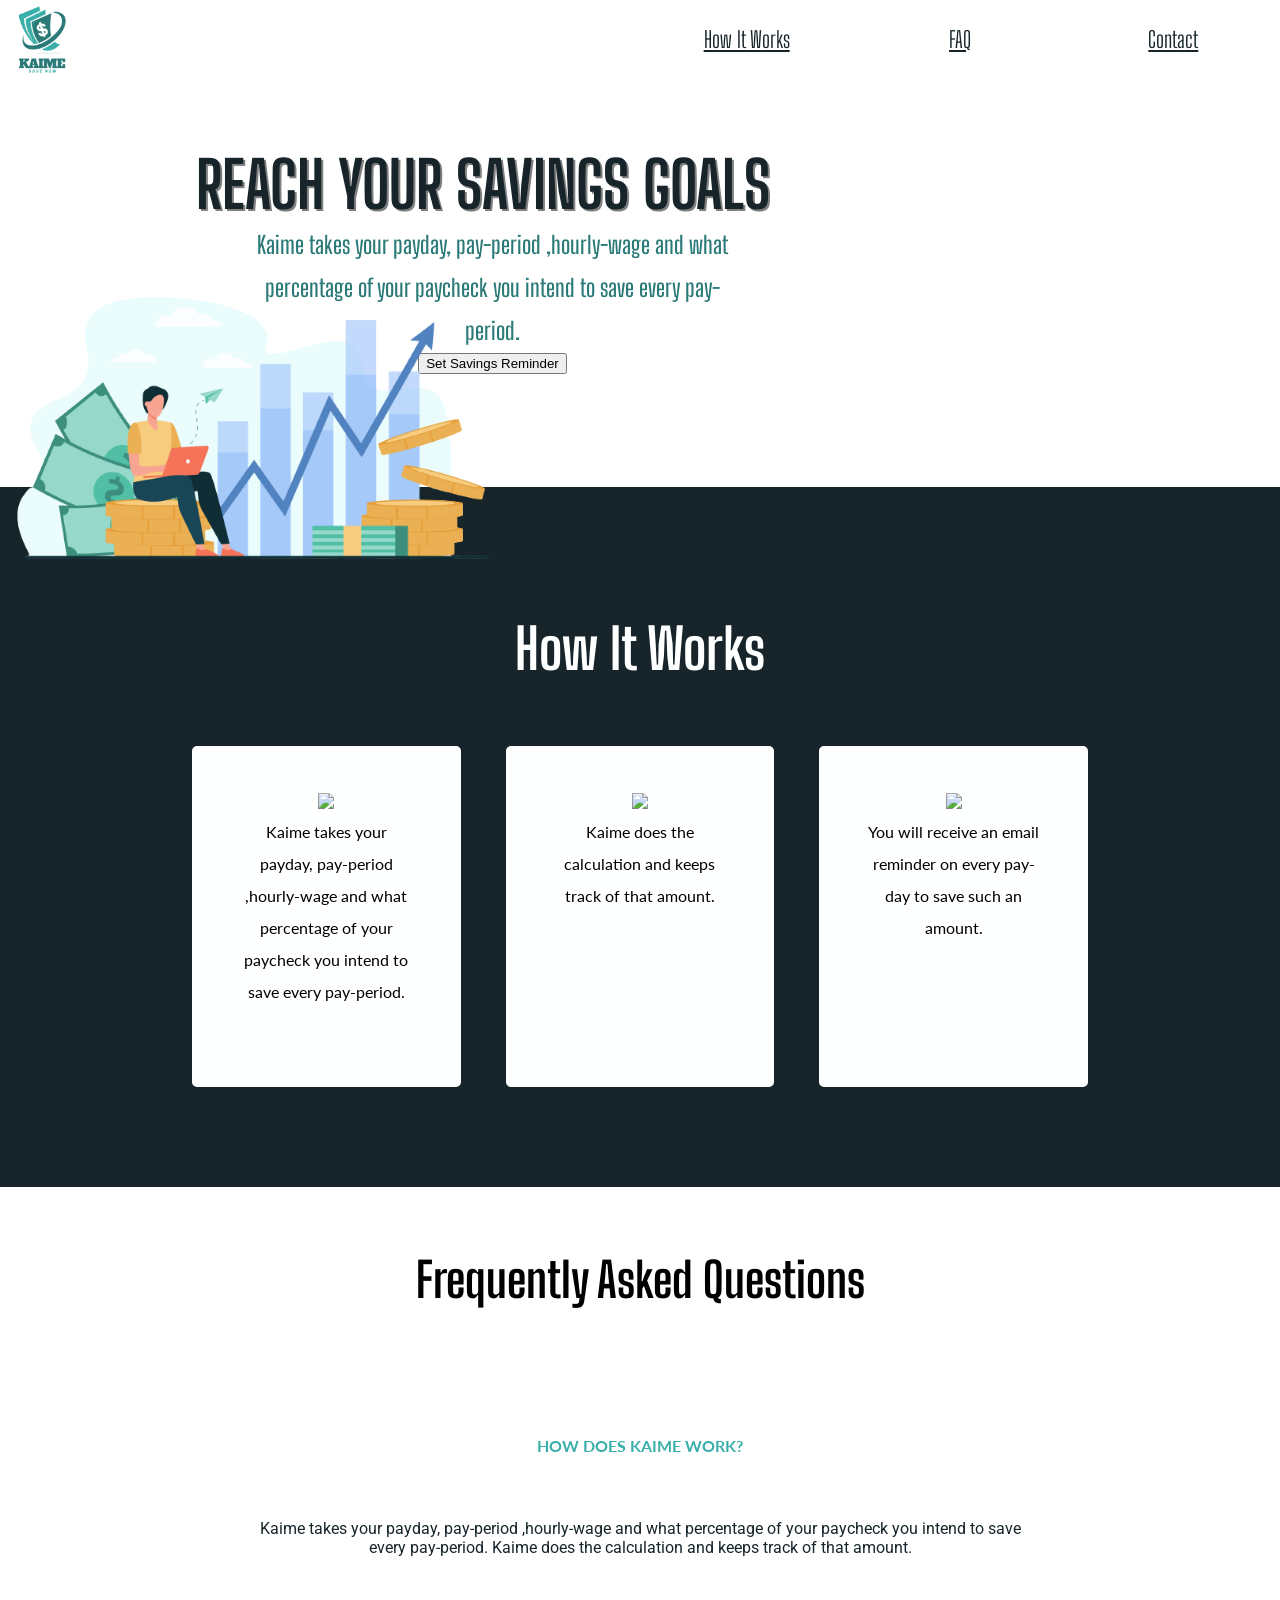
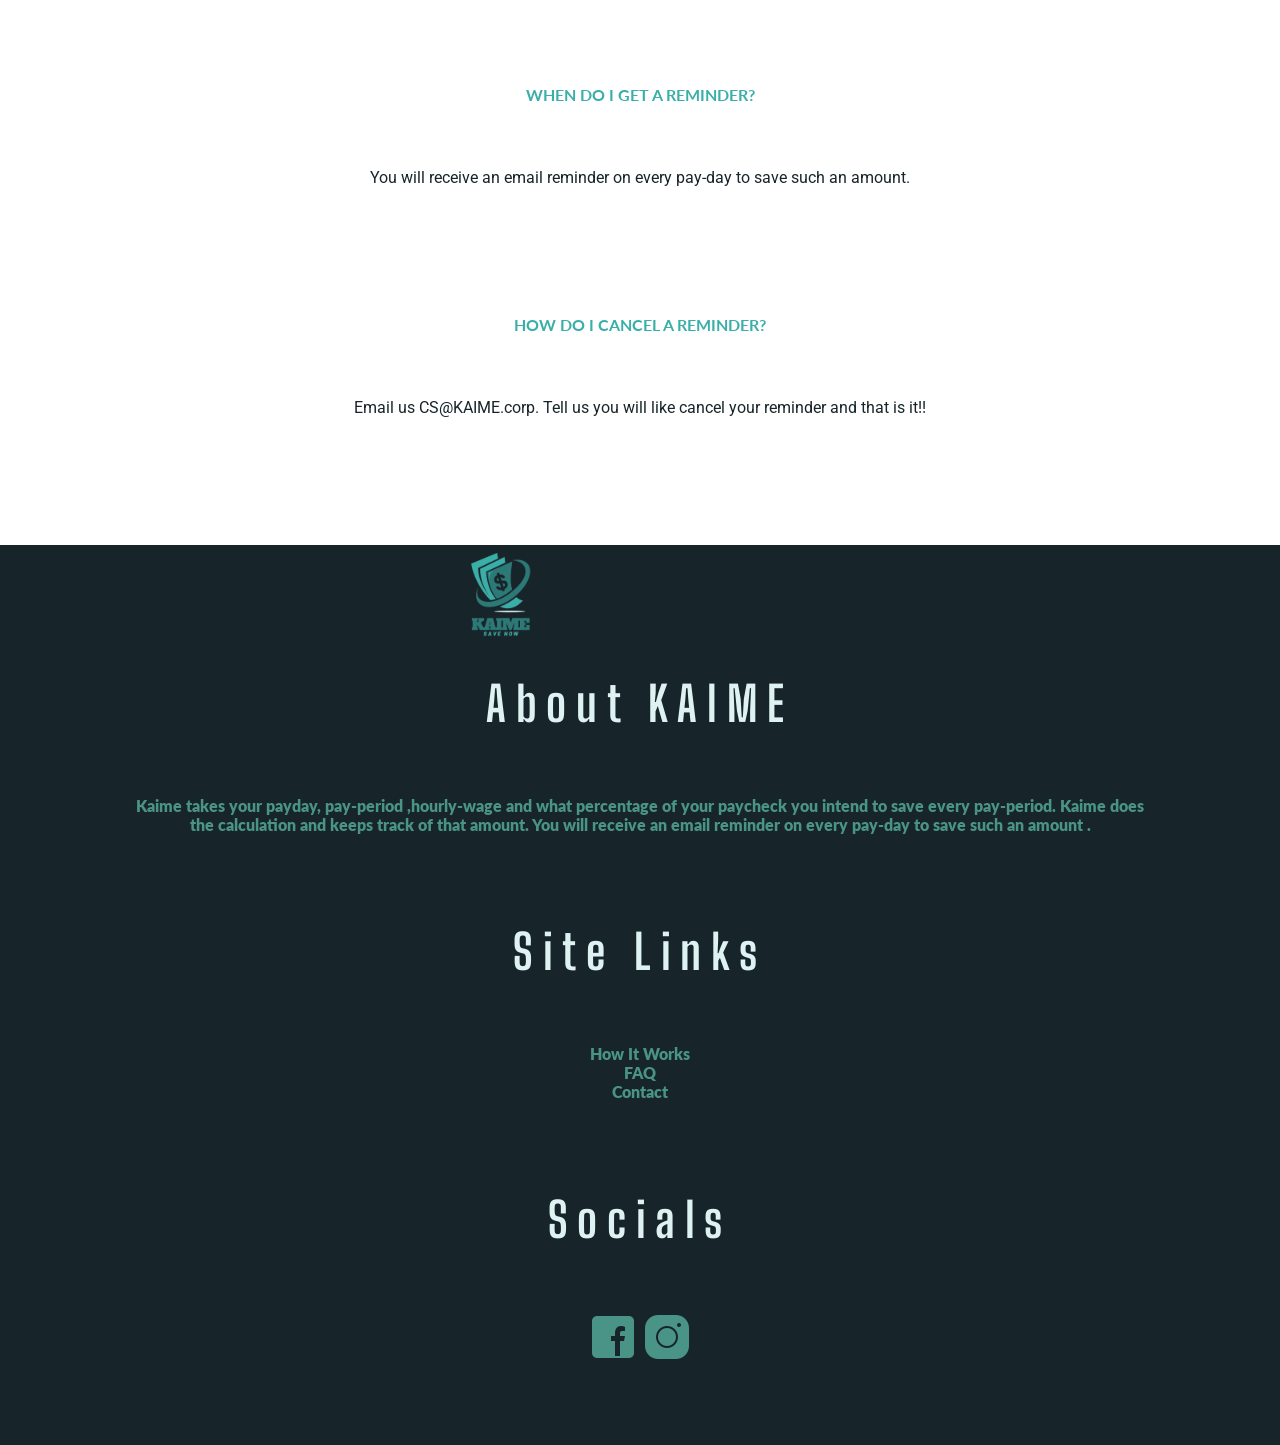
==== templates/index.html @ 6afad630 "fix styling issues" ====
<!DOCTYPE html>
<html lang="en">

<head>
    <meta charset="UTF-8">
    <meta http-equiv="X-UA-Compatible" content="IE=edge">
    <meta name="viewport" content="width=device-width, initial-scale=1.0">
    <title>KAIME</title>
    <link rel="icon" type="image/png" href="../static/images/logo.png"/>
    <link href="../static/styles/index.css" rel="stylesheet" />
    <link href="https://fonts.googleapis.com/icon?family=Material+Icons" rel="stylesheet">
    <link rel="stylesheet" href="https://cdnjs.cloudflare.com/ajax/libs/font-awesome/4.7.0/css/font-awesome.min.css">

</head>

<body>
    <nav class="navBar">
        <a class="navBar__logo"><img src="../static/images/logo.png" alt="" class="navBar__logo--image"></a>
        <ul class="menu">
            <li>
                <a href="" class=" menuItem">How It Works</a>
            </li>
            <li>
                <a href="" class="menuItem">FAQ</a>
            </li>
            <li>
                <a href="" class="menuItem">Contact</a>
            </li>
        </ul>
        <button class="hamburger">
            <!-- material icons https://material.io/resources/icons/ -->
            <img class="closeIcon" src="https://img.icons8.com/material-rounded/36/3aafa9/delete-sign.png"/>
            <img class="menuIcon" src="https://img.icons8.com/ios-glyphs/36/3aafa9/menu-rounded.png"/>
        </button>
    </nav>

    <section class="intro">
       
        <div class="intro__container">
            <h1 class="intro__header">SAVE NOW</h1>
            <p class="intro__subHeader">Reach your Saving Goals</p>
            <h1 class="intro__header--tablet">REACH YOUR SAVINGS GOALS</h1>
            <p class="intro__subHeader--tablet"> Kaime takes your payday, pay-period ,hourly-wage and what percentage of your paycheck you intend to save every pay-period.</p>
            <button class="button">
                Set Savings Reminder

            </button>
        

        </div>
        <img src="../static/images/home1.png" class="intro__image"></img>
    </section>
    <div class="modal">
        <div class="modal__content">
            <form class="modal__form" method="post">
                <h2 class="modal__form--header"> Reminder Form</h2>
                <span class="modal__close close">&times;</span>
                <label for="percent">Full Name</label>
                <input required class="modal__form--input" type="text" id="username" 
                    name=username value="">
                    <label for="percent">Email</label>
                <input required class="modal__form--input" type="email" id="email"  name=email
                    value="">
                <label for="percent">What percentage do you want to save?</label>
                <input required class="modal__form--input" type="number" id="percent"
                    name=percent value="">
                    <label for="percent">How much do you make an hour?</label>
                <input required class="modal__form--input" type="number" id="hourWage"
                    placeholder="  " name=hourWage value="">
                    <label for="percent">what day do you get paid? e.g, monday</label>
                <input required class="modal__form--input" type="text" id="payday"
                    placeholder="" name=payday value="">
                 
                    <label for="percent">What's your pay period? e.g, weekly or biweekly</label>
                <input class="modal__form--input" type="text" id="payperiod"
                    placeholder="" name=payperiod value="">
                <button class="modal__form--submit" type="submit">Submit</button>
            </form>
        </div>
    </div>
    <section class="how">
        <h2 class="how__header">How It Works</h2>
       <img class="how__picture" src="../static/images/home2.png">
        <div class="how__container">
            <div class="how__card">
                <img class="how__card--icon" src="https://img.icons8.com/ios/50/000000/1-circle.png" />
                <p class="how__instruction">Kaime takes your payday, pay-period ,hourly-wage and what percentage of your paycheck you intend to save every pay-period. </p>
            </div>
            <div class="how__card">
                <img class="how__card--icon" src="https://img.icons8.com/ios/50/000000/2-circle.png"
                    style="font: size 6px;" />
                <p class="how__instruction">Kaime does the calculation and keeps track of that amount.</p>
            </div>
            <img class="how__image"src="../static/images/calc.png">
            <div class="how__card">
                <img class="how__card--icon" src="https://img.icons8.com/ios/50/000000/3-circle.png" />
                <p class="how__instruction">You will receive an email reminder on every pay-day to save such an amount.</p>
    
            </div>
            
        </div>
    </section>
    <section class="faq">
        <h2 class="faq__header"> Frequently Asked Questions</h2>
        <div class="faq__container">
            <h4 class="faq__questions"> HOW DOES KAIME WORK?</h3>
                <p class="faq__answer">Kaime takes your payday, pay-period ,hourly-wage and what percentage of your paycheck you intend to save every pay-period. Kaime does the calculation and keeps track of that amount.  </p>
        </div>
        <div class="faq__container">
            <h4 class="faq__questions">WHEN DO I GET A REMINDER?</h3>
                <p class="faq__answer">You will receive an email reminder on every pay-day to save such an amount.</p>
        </div>
        <div class="faq__container">
            <h4 class="faq__questions">HOW DO I CANCEL A REMINDER?</h3>
                <p class="faq__answer">Email us CS@KAIME.corp. Tell us you will like cancel  your reminder and that is it!!</p>
        </div>






    </section>
    <section class="footer">
        <img class="footer__logo" src="../static/images/logo.png" alt="logo" >
        <div class="footer__container">
            <div class="footer__section">
                <h5 class="footer__header">About KAIME</h5>
                <p class="footer__about">
                    Kaime takes your payday, pay-period ,hourly-wage and what percentage of your paycheck you intend to save every pay-period. Kaime does the calculation and keeps track of that amount. You will receive an email reminder on every pay-day  to save such an amount .
                </p>
    
            </div>
            <div class="footer__section">
                <h5 class="footer__header">Site Links</h5>
                <a href="" class="footer__siteLink">How It Works</a>
                <a href="" class="footer__siteLink">FAQ </a>
                <a href="" class="footer__siteLink">Contact</a>
            </div>
            <div class="footer__section">
                <h5 class="footer__header">Socials</h5>
             <div class="footer__section--socials">
                <img src="../static/images/facebook.png"/>
                <img src="../static/images/instagram.png"/>
    
             </div>
    
            </div>

        </div>
      


    </section>
    <script src="../static/scripts/nav.js"></script>
    <script src="../static/scripts/reminderForm.js"></script>

</body>

</html>
---- static/styles/index.css ----
@import url("https://fonts.googleapis.com/css2?family=Big+Shoulders+Display:wght@300&family=Lato:wght@300&family=Roboto:ital,wght@1,300&display=swap");
* {
  margin: 0;
  scroll-behavior: smooth;
}

.navBar {
  display: flex;
  flex-direction: row;
  justify-content: space-between;
  width: 100%;
}
.navBar__logo {
  font-family: "Big Shoulders Display", cursive;
  font-size: 2em;
}
.navBar__logo--image {
  width: 80px;
  height: 80px;
}

@media screen and (min-width: 250px) and (max-width: 768px) {
  .intro {
    height: 400px;
  }
  .menuItem {
    display: block;
    margin: 2rem 4rem;
    font-size: 1.8rem;
    color: #17252A;
    text-decoration: none;
    font-family: "Big Shoulders Display";
    font-weight: 800;
  }
  .menuItem:hover {
    text-decoration: underline;
  }
  .hamburger {
    position: static;
    z-index: 100;
    top: 1rem;
    right: 1rem;
    padding: 4px;
    cursor: pointer;
    border: none;
    background: none;
  }
  .closeIcon {
    display: none;
  }
  .menu {
    position: fixed;
    transform: translateY(-100%);
    transition: transform 0.2s;
    top: 0;
    left: 0;
    right: 0;
    bottom: 5%;
    z-index: 99;
    background: #def2f1;
    height: 500px;
    color: #17252A;
    list-style: none;
  }
  .showMenu {
    transform: translateY(0);
  }
}
.modal {
  display: none;
  /* Hidden by default */
  position: fixed;
  /* Stay in place */
  z-index: 1;
  /* Sit on top */
  padding-top: 100px;
  /* Location of the box */
  left: 0;
  top: 0;
  width: 100%;
  /* Full width */
  height: 100%;
  /* Full height */
  overflow: auto;
  /* Enable scroll if needed */
  background-color: rgb(0, 0, 0);
  /* Fallback color */
  background-color: rgba(0, 0, 0, 0.4);
  /* Black w/ opacity */
  /* Modal Content */
  /* The Close Button */
}
.modal__content {
  background-color: #fefefe;
  margin: auto;
  padding: 5%;
  border: 1px solid #888;
  width: 80%;
}
.modal__form {
  display: flex;
  flex-direction: column;
  gap: 10%;
}
.modal__form--header {
  font-family: "Big Shoulders Display", cursive;
  font-size: 3.5em;
  color: #2B7A78;
}
.modal__form--submit {
  border: 2px solid #3aafa9;
  border-radius: 20px;
  color: white;
  background-color: #3aafa9;
  font-family: "Big Shoulders Display";
  font-size: 1.5em;
  font-weight: bolder;
  margin-top: 5%;
  align-self: center;
  width: 80%;
  padding: 1%;
  box-shadow: 2px 2px 2px 2px grey;
}
.modal input {
  margin-bottom: 5%;
  border: none;
  border-bottom: 2px solid #2B7A78;
}
.modal label {
  font-family: "Lato";
  font-size: 1em;
  color: #2B7A78;
  font-weight: bolder;
}
.modal__close {
  color: #aaaaaa;
  float: right;
  font-size: 25px;
  font-weight: bold;
  position: absolute;
  left: 85%;
}
.modal__close:hover, .modal__close:focus {
  color: #000;
  text-decoration: none;
  cursor: pointer;
}

.intro {
  display: flex;
  flex-direction: row;
  background-size: cover;
  height: 400px;
  text-align: center;
  position: relative;
}
.intro__image {
  width: 70%;
  margin-left: 100;
  transform: scaleX(-1);
  position: absolute;
  left: 30%;
  top: 40%;
}
.intro__header {
  padding-top: 20%;
  font-family: "Big Shoulders Display", cursive;
  font-size: 4em;
  color: #2B7A78;
  position: absolute;
  left: 10%;
  top: -14%;
}
.intro__header--tablet {
  display: none;
}
.intro__subHeader {
  color: #2B7A78;
  font-family: "Roboto";
  font-weight: 800;
  position: absolute;
  top: 28%;
  left: 20%;
}
.intro__subHeader--tablet {
  display: none;
}
.intro__button {
  border: 2px solid #3aafa9;
  border-radius: 20px;
  color: white;
  background-color: #3aafa9;
  font-family: "Big Shoulders Display";
  font-size: 1.2em;
  font-weight: bolder;
  position: absolute;
  top: 40%;
  left: 10%;
  padding: 2%;
  box-shadow: 2px 2px 2px 2px grey;
}

.how {
  width: 100%;
  height: 1000px;
  display: flex;
  flex-direction: column;
  margin: auto;
  text-align: center;
  padding-bottom: 10%;
  background-color: #3aafa9;
}
.how__picture {
  display: none;
}
.how__container {
  display: flex;
  flex-direction: column;
  gap: 10%;
  margin-left: 20%;
  width: 70%;
}
.how__image {
  width: 30%;
  position: absolute;
  top: 150%;
  right: 6%;
}
.how__header {
  text-align: left;
  font-family: "Big Shoulders Display";
  color: #feffff;
  font-size: 3.5em;
  margin: auto;
  margin-bottom: 2%;
  margin-top: 0%;
  padding-top: 5%;
}
.how__card {
  border: 2px solid #feffff;
  width: 70%;
  height: 40%;
  background-color: #feffff;
  align-items: center;
  text-align: center;
  padding: 5%;
  border-radius: 5px;
}
.how__instruction {
  font-family: "Lato";
  margin-top: 2%;
  line-height: 2em;
}

.faq {
  text-align: center;
  margin-top: 5%;
  padding-bottom: 10%;
}
.faq__header {
  font-family: "Big Shoulders Display";
  font-size: 3em;
}
.faq__questions {
  font-family: "Lato";
  margin-top: 10%;
  color: #3aafa9;
}
.faq__answer {
  font-family: "Roboto";
  width: 60%;
  margin: auto;
  margin-top: 5%;
  color: #17252A;
}

.footer {
  width: auto;
  height: 900px;
  background: #17252A;
}
.footer__container {
  display: flex;
  flex-direction: column;
}
.footer__section {
  display: flex;
  flex-direction: column;
  margin-top: 2%;
  text-align: center;
  margin-bottom: 5%;
}
.footer__logo {
  width: 20%;
  height: 20%;
  align-self: center;
  margin-left: 40%;
}
.footer__header {
  color: #def2f1;
  font-family: "Big Shoulders Display";
  font-size: 3em;
  margin-bottom: 5%;
  letter-spacing: 0.2em;
}
.footer__about {
  text-align: center;
  font-family: "Lato";
  font-size: 1em;
  font-weight: 800;
  color: #4a9387;
  width: 80%;
  margin: auto;
}
.footer__siteLink {
  color: #4a9387;
  text-align: center;
  text-decoration: none;
  font-family: "Lato";
  font-size: 1em;
  font-weight: 800;
}
.footer__siteLink:hover {
  text-decoration: underline;
}

.four {
  z-index: 0;
  transform: scale(1);
}
.four .modal-background {
  background: rgba(0, 0, 0, 0.7);
}
.four .modal-background .modal {
  -webkit-animation: blowUpModal 0.5s cubic-bezier(0.165, 0.84, 0.44, 1) forwards;
          animation: blowUpModal 0.5s cubic-bezier(0.165, 0.84, 0.44, 1) forwards;
}

@media screen and (min-width: 768px) {
  .hamburger {
    display: none;
  }
  .menu {
    transform: none;
    position: relative;
    display: flex;
    flex-direction: row;
    background: none;
    width: 50%;
    height: 10%;
    margin-top: 2%;
  }
  li {
    text-align: center;
    width: 55%;
    list-style: none;
    font-family: "Big Shoulders Display";
  }
  .menuItem {
    width: 60%;
    font-size: 1.4em;
    color: #17252A;
    margin: auto;
  }
  .intro__subHeader {
    display: none;
  }
  .intro__header {
    display: none;
  }
  .intro__header--tablet {
    display: block;
    font-size: 4em;
    margin-top: 6%;
    font-family: "Big Shoulders Display";
    letter-spacing: 5%;
    margin-right: 2%;
    color: #17252A;
    text-shadow: 2px 2px grey;
    text-align: center;
  }
  .intro__subHeader--tablet {
    display: block;
    width: 50%;
    font-size: 1.5em;
    margin-top: 10%;
    font-family: "Big Shoulders Display";
    color: #2B7A78;
    font-weight: 600;
    line-height: 1.8em;
    margin: auto;
  }
  .intro__button {
    margin-left: 30%;
    margin-top: 15%;
  }
  .intro__image {
    display: none;
  }
  .how {
    padding: 0%;
    height: 700px;
    background: #17252A;
  }
  .how__picture {
    display: block;
    width: 40%;
    position: absolute;
    top: 30.5%;
  }
  .how__image {
    display: none;
  }
  .how__header {
    margin-top: 5%;
    margin-bottom: 0px;
  }
  .how__container {
    flex-direction: row;
    margin: auto;
    margin-top: 5%;
    margin-bottom: 2%;
    gap: 5%;
  }
  .how__card {
    height: 80%;
  }
  .footer {
    height: 900px;
  }
  .footer__logo {
    width: 100px;
    height: 100px;
    margin-left: 35%;
  }
}
@media screen and (min-width: 1000px) and (max-width: 1250px) {
  .intro {
    height: 800px;
  }
  .intro__container {
    margin: auto;
    margin-top: 5%;
  }
  .intro__header--tablet {
    font-size: 6em;
  }
  .intro__button {
    margin-left: 33%;
    margin-top: 12%;
  }
  .how__picture {
    top: 65%;
  }
}/*# sourceMappingURL=index.css.map */
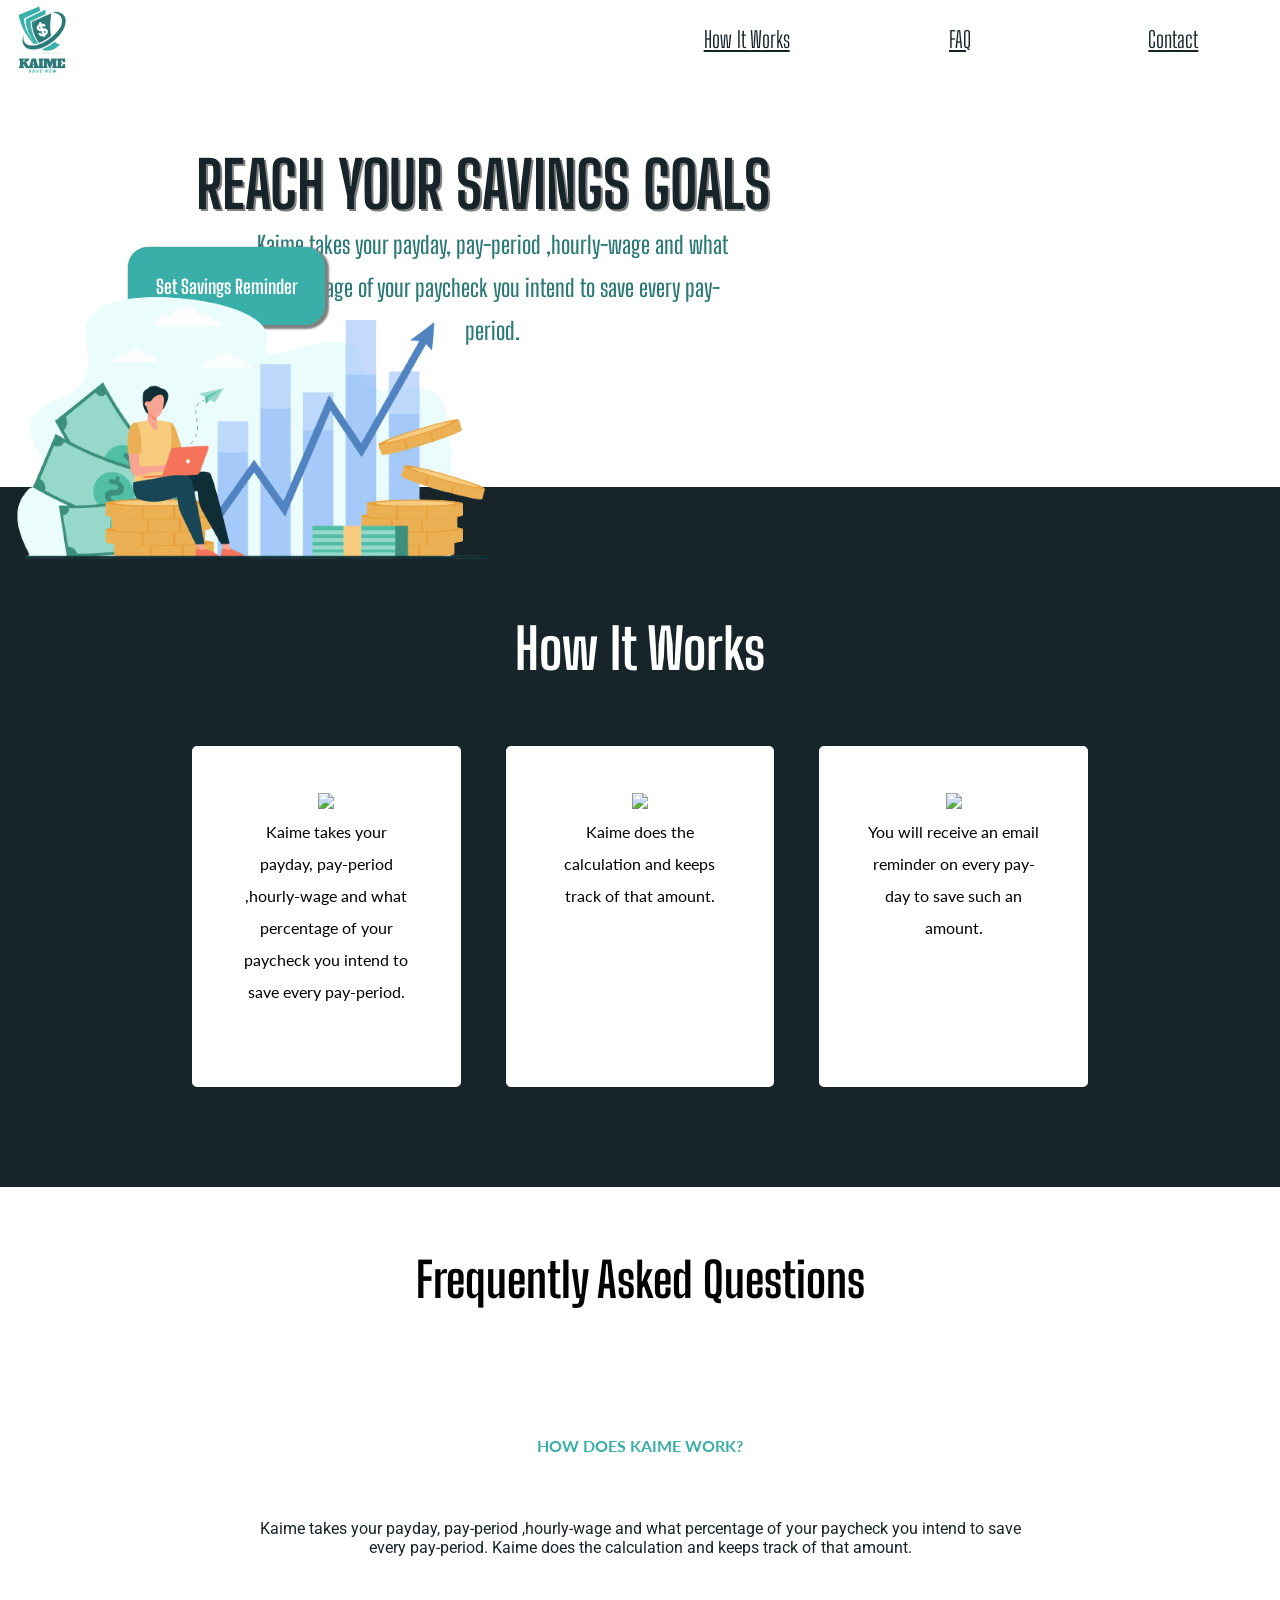
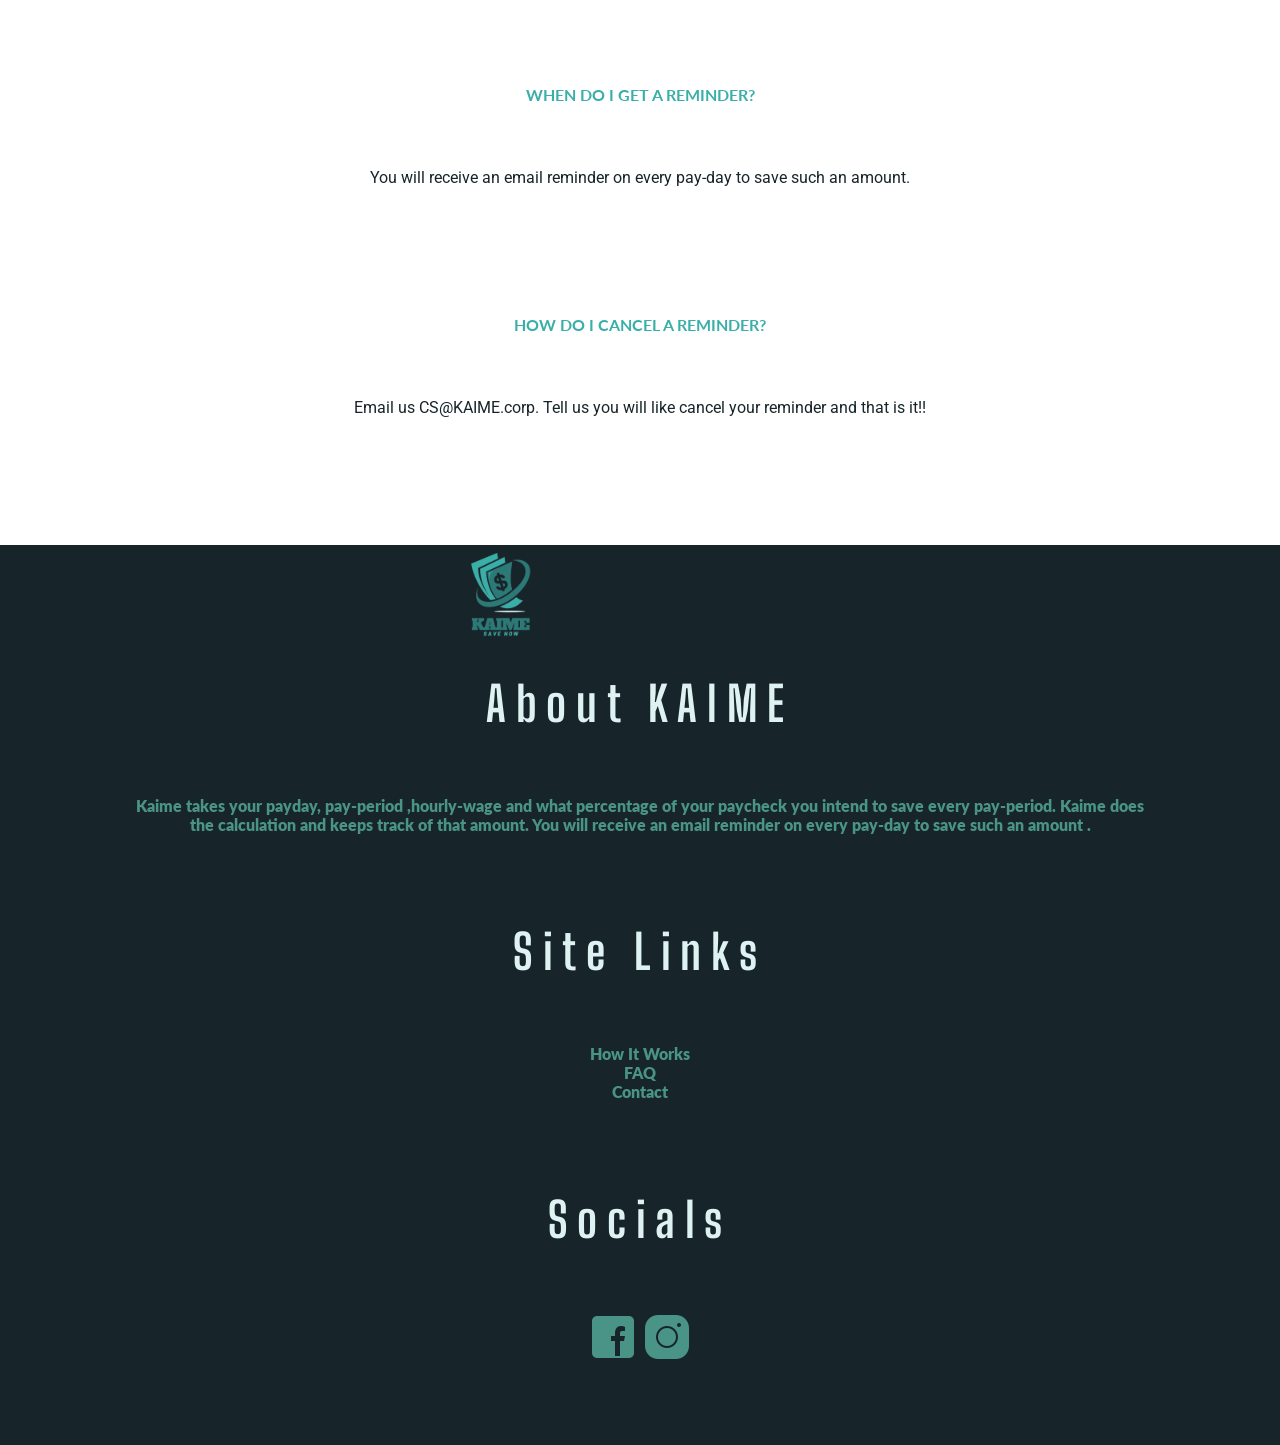
==== commit 11abc219: "fixed styling issue" ====
--- a/templates/index.html
+++ b/templates/index.html
@@ -41,7 +41,7 @@
             <p class="intro__subHeader">Reach your Saving Goals</p>
             <h1 class="intro__header--tablet">REACH YOUR SAVINGS GOALS</h1>
             <p class="intro__subHeader--tablet"> Kaime takes your payday, pay-period ,hourly-wage and what percentage of your paycheck you intend to save every pay-period.</p>
-            <button class="button">
+            <button id="intro__button" class="button">
                 Set Savings Reminder
 
             </button>
--- a/static/styles/index.css
+++ b/static/styles/index.css
@@ -185,7 +185,8 @@
 .intro__subHeader--tablet {
   display: none;
 }
-.intro__button {
+
+#intro__button {
   border: 2px solid #3aafa9;
   border-radius: 20px;
   color: white;
@@ -291,10 +292,10 @@
   margin-bottom: 5%;
 }
 .footer__logo {
-  width: 20%;
-  height: 20%;
+  width: 100px;
+  height: 100px;
   align-self: center;
-  margin-left: 40%;
+  margin-left: 35%;
 }
 .footer__header {
   color: #def2f1;
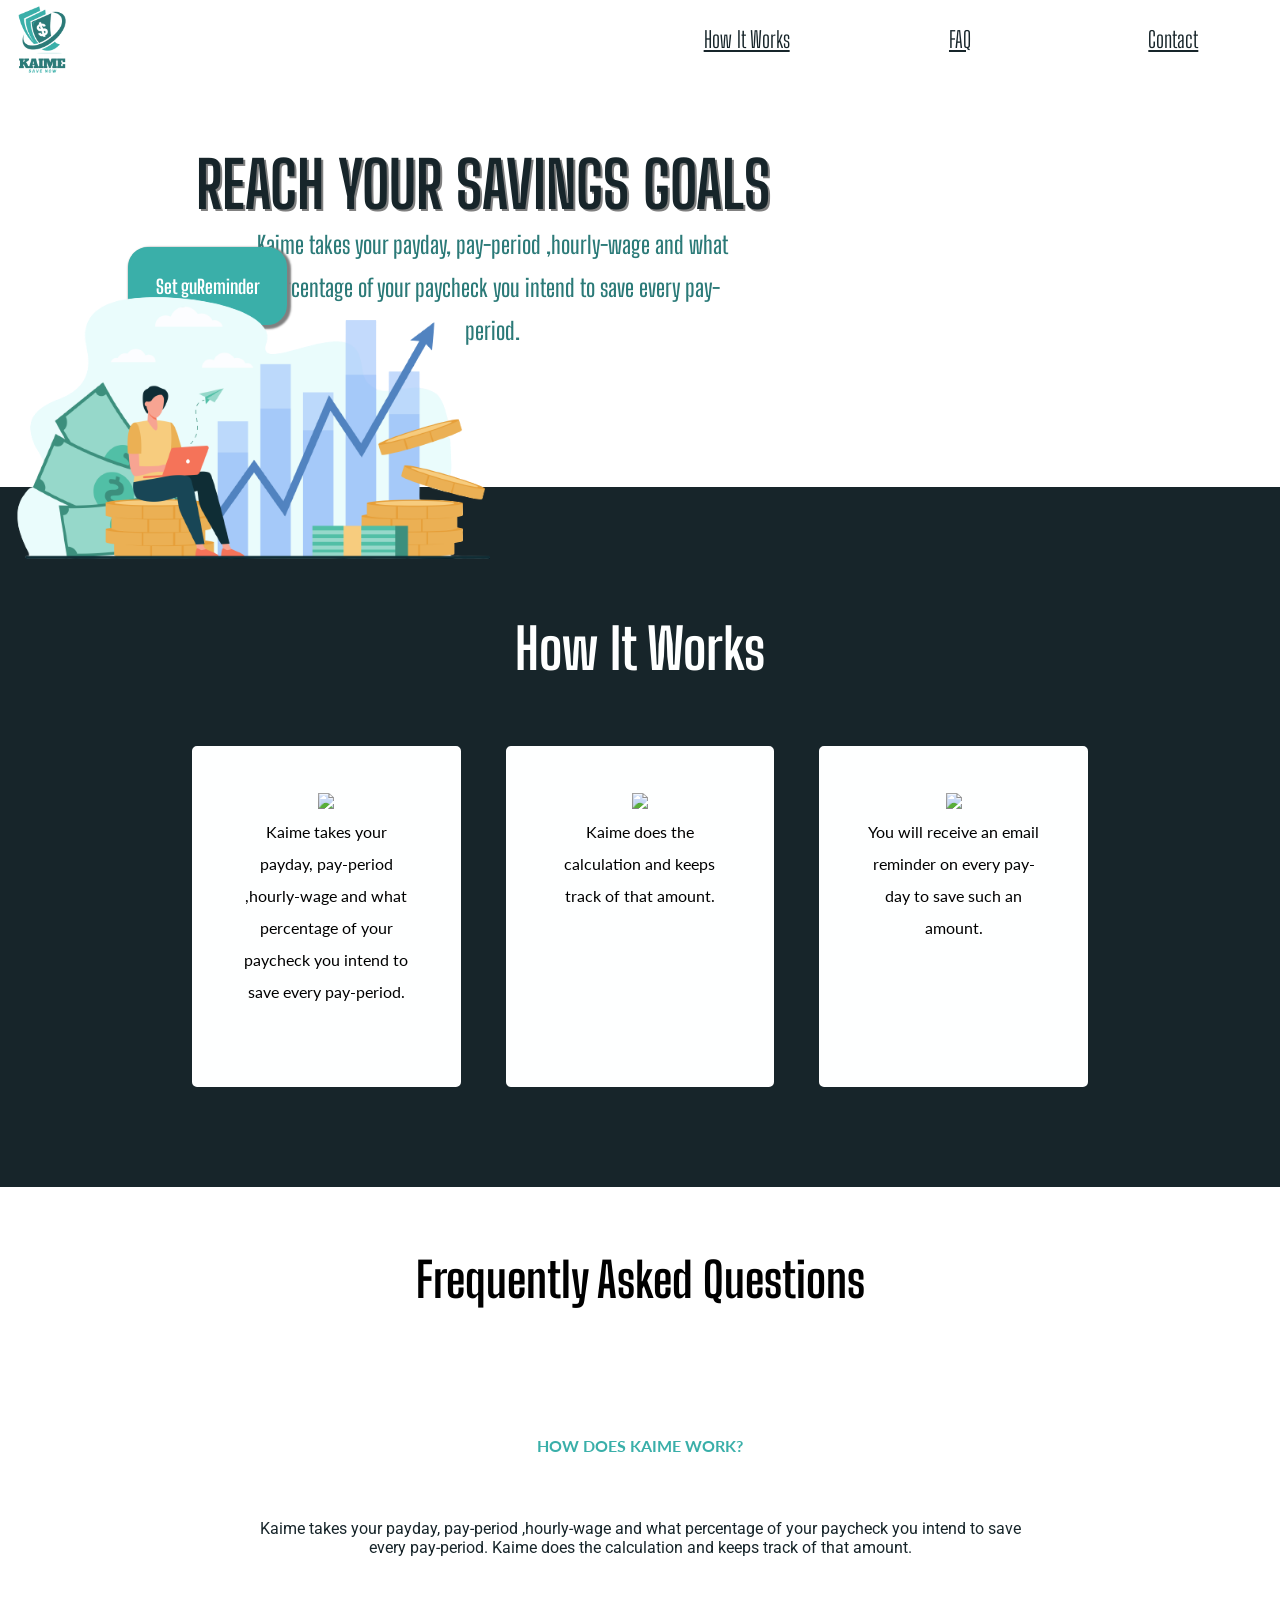
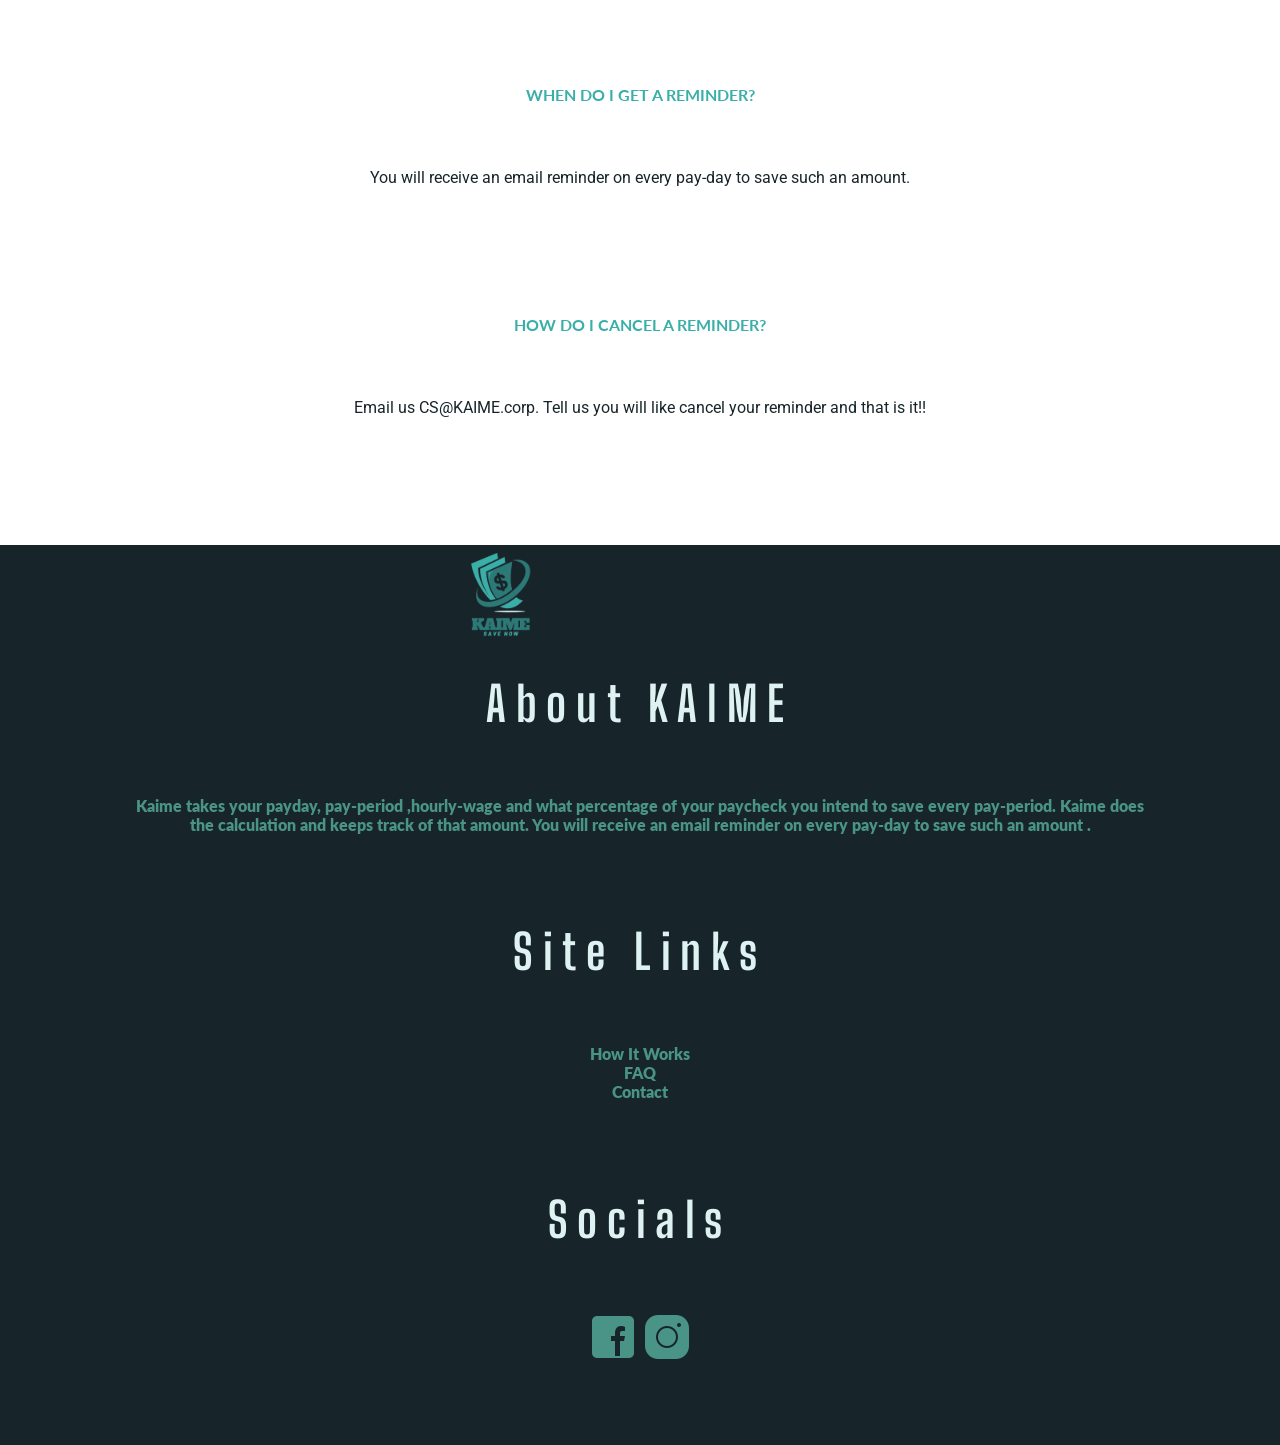
==== commit ef98c0fe: "fixed styling issue" ====
--- a/templates/index.html
+++ b/templates/index.html
@@ -42,7 +42,7 @@
             <h1 class="intro__header--tablet">REACH YOUR SAVINGS GOALS</h1>
             <p class="intro__subHeader--tablet"> Kaime takes your payday, pay-period ,hourly-wage and what percentage of your paycheck you intend to save every pay-period.</p>
             <button id="intro__button" class="button">
-                Set Savings Reminder
+                Set guReminder
 
             </button>
         
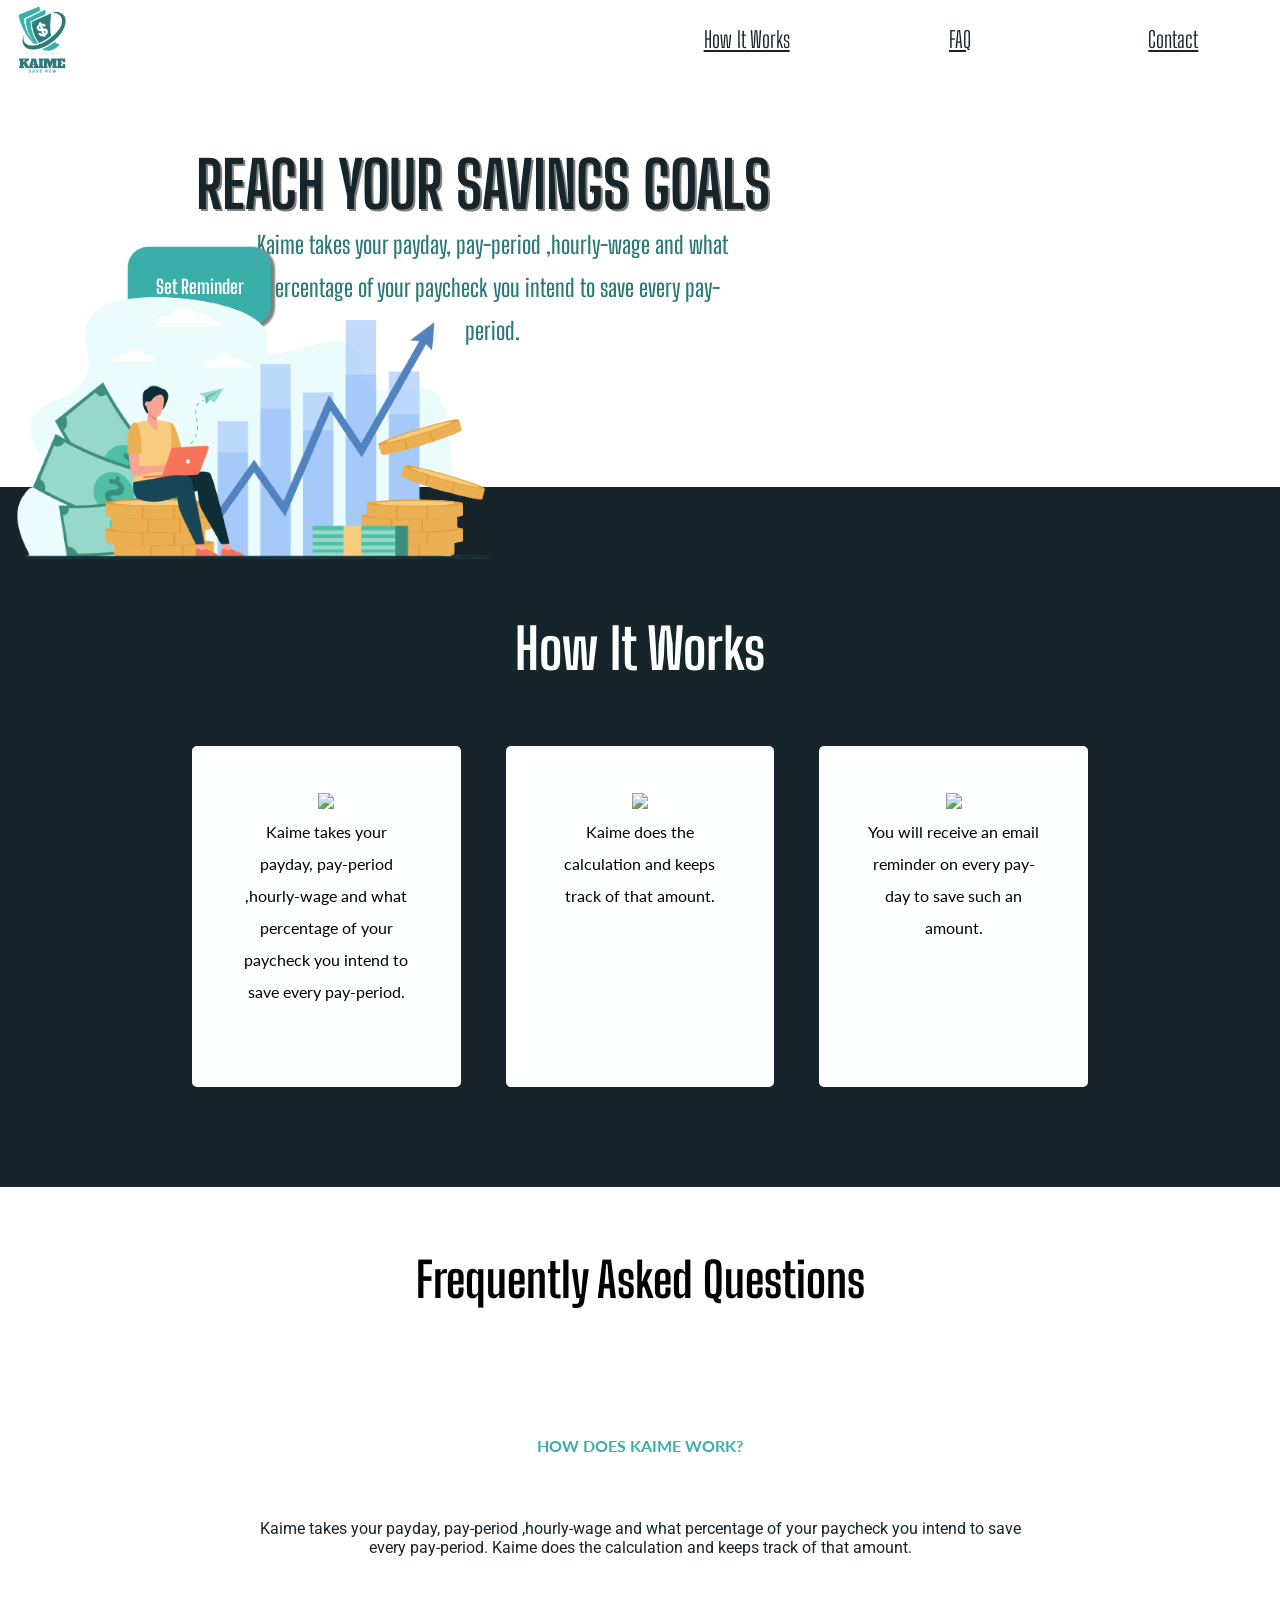
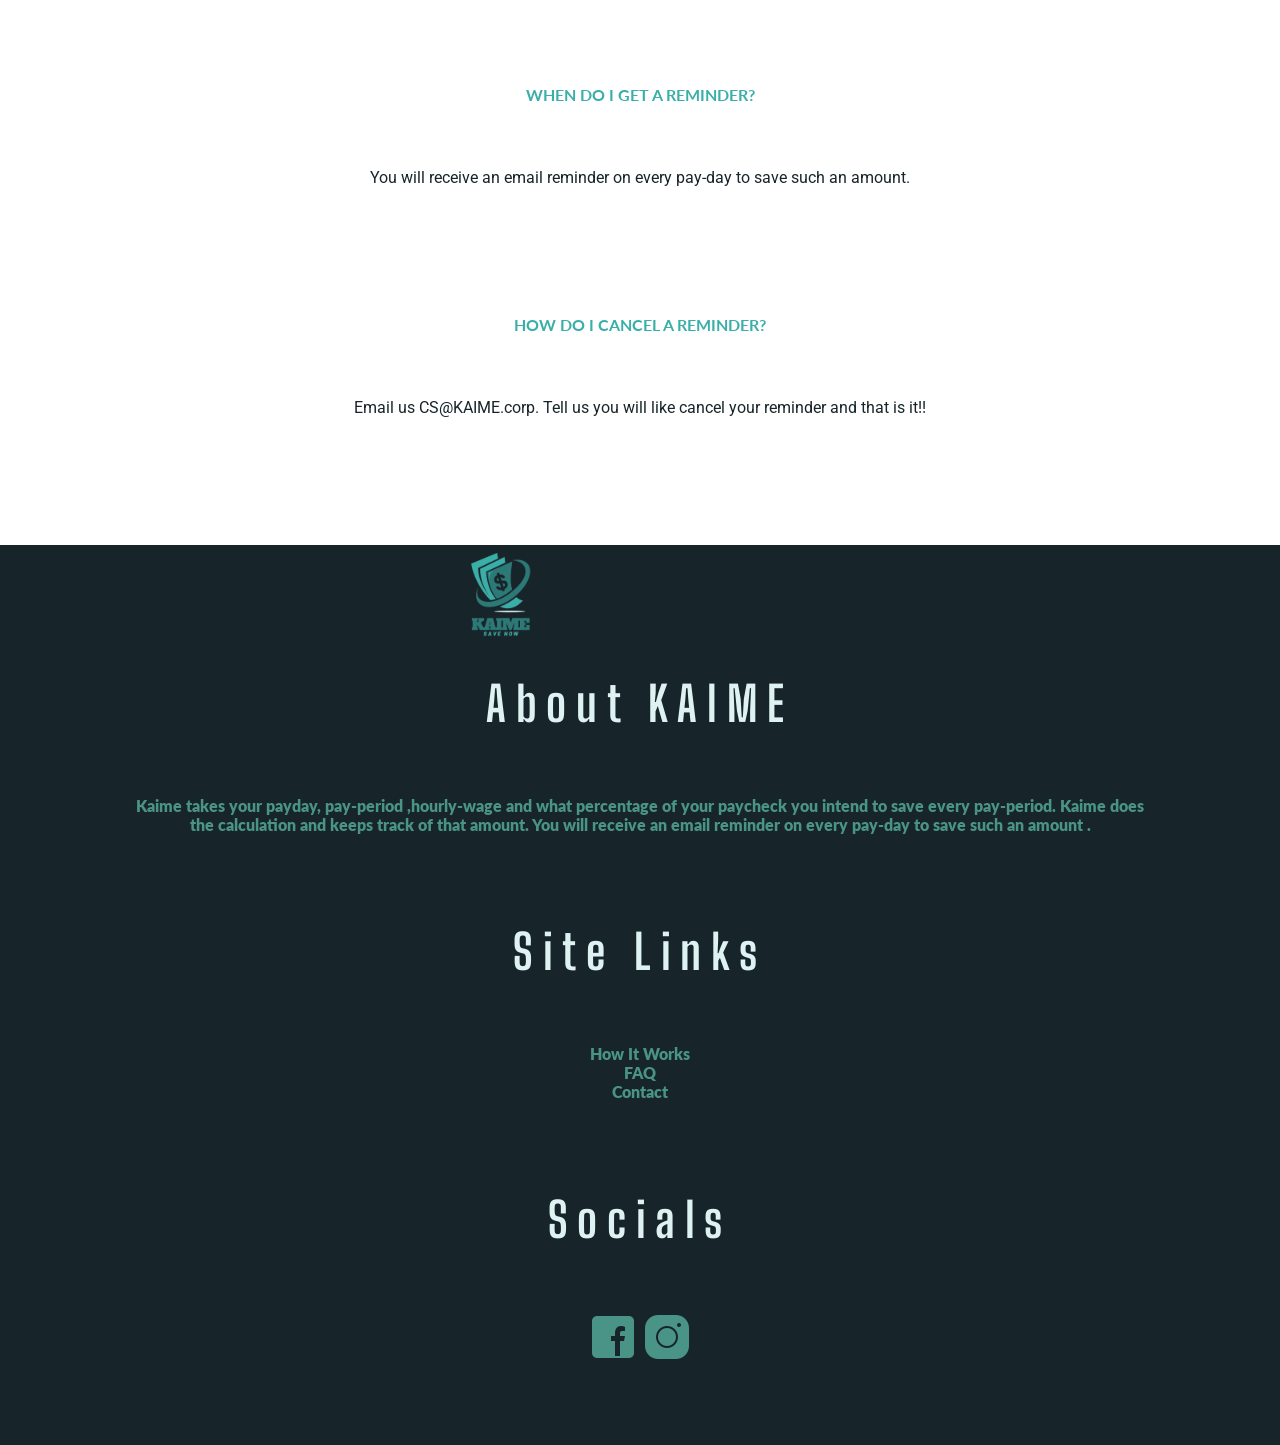
==== commit dc0d1f44: "fixed styling issue" ====
--- a/templates/index.html
+++ b/templates/index.html
@@ -42,7 +42,7 @@
             <h1 class="intro__header--tablet">REACH YOUR SAVINGS GOALS</h1>
             <p class="intro__subHeader--tablet"> Kaime takes your payday, pay-period ,hourly-wage and what percentage of your paycheck you intend to save every pay-period.</p>
             <button id="intro__button" class="button">
-                Set guReminder
+                Set Reminder
 
             </button>
         
